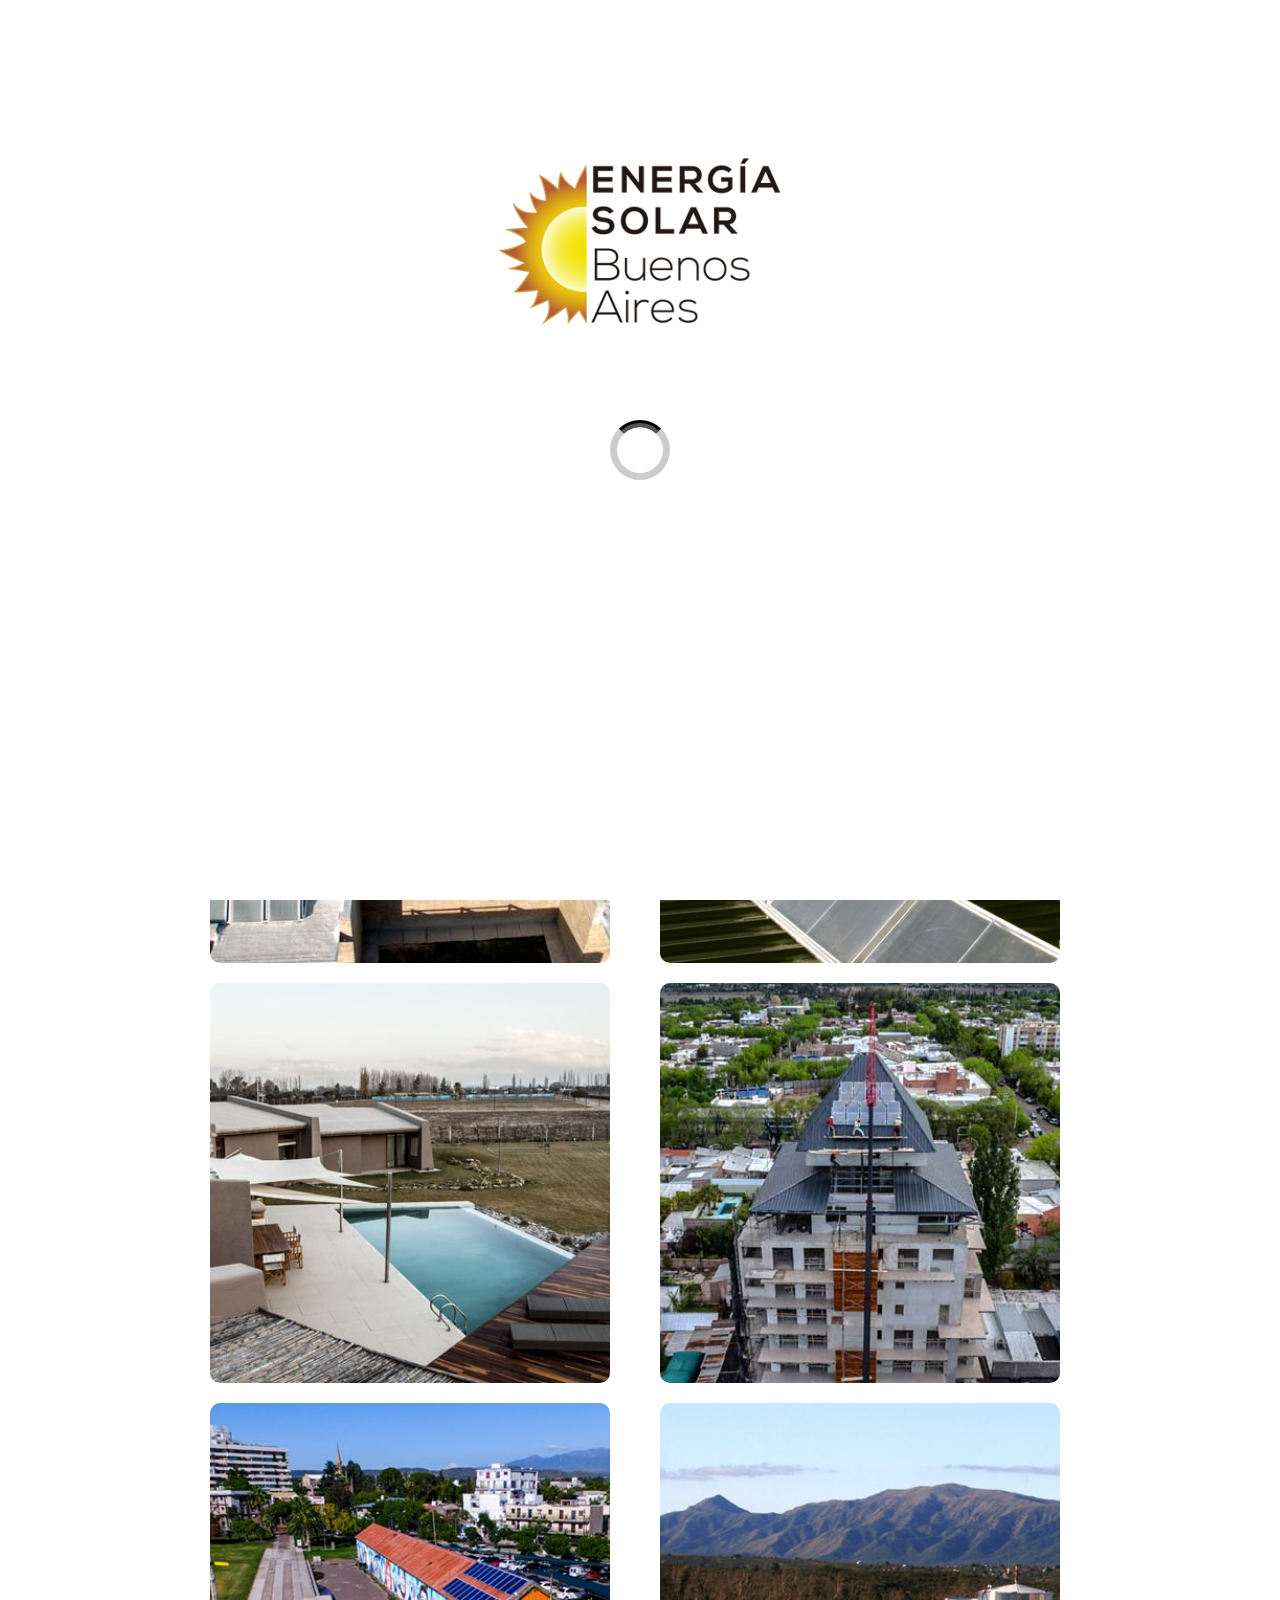
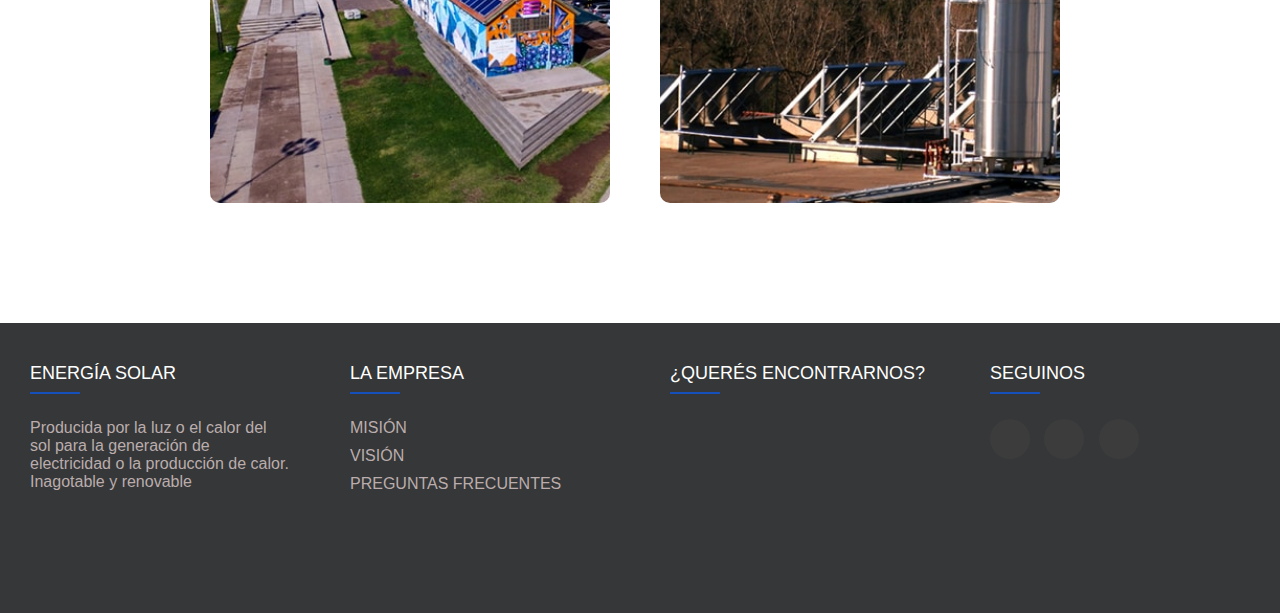
==== esb-gh-pages/index.html @ f9525dc9 "Add files via upload" ====
<!DOCTYPE html>
<html>

<head>

	<meta http-equiv="Content-Type" content="text/html;charset=UTF-8">
	<meta name="viewport" content="width=device-width, initial-scale=1.0">

	<!-- ICON -->
	<link rel="icon" type="image/png" href="images/sol.png" witdh:"content" height:"content">

	<!-- CSS -->
	<link rel="stylesheet" type="text/css" href="css/estilo.css">

	<link rel="stylesheet" media="screen" type="text/css" href="estilo.css" />

	<!-- font awesome -->
	<script src="https://kit.fontawesome.com/7e5b2d153f.js" crossorigin="anonymous"></script>

	<title> ESBA </title>

</head>

<body>

	<!-- ONLOAD -->

	<div id="loader-principal">
		<div class="img">
			<img src="images/logo.png">
		</div>
		<div id="loader-container">
		</div>
	</div>

	<!-- NAVBAR -->

	<header class="header" id="navbar">
		<nav class="nav" v-html="barranavegacion">
		</nav>
	</header>

	<!-- CARROUSEL -->

	<div class="slide-contenedor">
		<div class="miSlider fade">
			<img src="images/imagen.png">
		</div>
		<div class="miSlider fade">
			<img src="images/imagen2.png">
		</div>
		<div class="miSlider fade">
			<img src="images/imagen3.png">
		</div>
		<div class="direcciones">
			<a class="atras" onclick="avanzaSlide(-1)">&#10094;</a>
			<a class="adelante" onclick="avanzaSlide(1)">&#10095;</a>
		</div>
		<div class="barras">
			<span class="barra active" onclick="posicionSlide(1)"></span>
			<span class="barra" onclick="posicionSlide(2)"></span>
			<span class="barra" onclick="posicionSlide(3)"></span>
		</div>
	</div>

	<!-- PRODUCTOS -->

	<section class="productos" id="prod" v-html="productos">


	</section>

	<!-- BANNER -->

	<section class="banner">
		<div></div>
	</section>

	<!-- PROYECTOS -->

	<section class="proyectos" id="proyecto">

		<h1 class="titulo"><a href="proyectos.html"> PROYECTOS </a></h1>

		<div class="proyectos-contenedor">
			<div class="image">
				<img class="image__img" src="images/proy1.jpg" alt="Bricks">
				<div class="image__overlay image__overlay--blur">
					<div class="image__title">Club Antonio Tomba, Maipú, Mendoza.</div>
					<p class="image__description">
						La obra tiene 50 colectores verticales con un tanque de 5600 litros que entrega agua caliente
						para las duchas y calefacción del predio donde desarrollan las prácticas los deportistas.
					</p>
				</div>
			</div>
			<div class="image">
				<img class="image__img" src="images/proy2.jpg" alt="Bricks">
				<div class="image__overlay image__overlay--blur">
					<div class="image__title">Bodega Salentein, Tupungato, Mendoza.</div>
					<p class="image__description">
						La obra consta de 24 colectores horizontales que calefaccionan un tanque de 2300 litros que
						entrega agua precalentada a las calderas de agua para lavado de las líneas de llenado.
					</p>
				</div>
			</div>
			<div class="image">
				<img class="image__img" src="images/proy3.jpg" alt="Bricks">
				<div class="image__overlay image__overlay--blur">
					<div class="image__title">Arquitecto Liendo, Luján de Cuyo, Mendoza.</div>
					<p class="image__description">
						Piscina con agua caliente solar. Purificador solar.
					</p>
				</div>
			</div>
			<div class="image">
				<img class="image__img" src="images/proy4.jpg" alt="Bricks">
				<div class="image__overlay image__overlay--blur">
					<div class="image__title">Quijote Torre Luján, Luján de Cuyo, Mendoza.</div>
					<p class="image__description">
						Esta obra está montada a 38 metros de altura y cuenta con 15 paneles que calientan agua en un
						tanque de 1200 litros. Este agua se entrega a otra batería de tanques con calderas, entregando
						la totalidad de agua caliente a todo el edificio.
					</p>
				</div>
			</div>
			<div class="image">
				<img class="image__img" src="images/proy5.jpg" alt="Bricks">
				<div class="image__overlay image__overlay--blur">
					<div class="image__title">Luis Menotti Pescarmona, Godoy Cruz, Mendoza.</div>
					<p class="image__description">
						Obra fotovoltaica de potencia 10kW. Cuenta con 40 captadores polocristalinos y un inversor de
						corriente trifásico que transforma la corriente continua generada por los paneles en corriente
						alterna en 3 fases de 380V de tensión. Está montada sobre un galpón ferroviario e inyecta
						energía a la red. Es la primer obra que cuenta con medidor bidireccional de energía recibiendo
						el beneficio de la energía inyectada en la factura.
					</p>
				</div>
			</div>
			<div class="image">
				<img class="image__img" src="images/proy6.jpg" alt="Bricks">
				<div class="image__overlay image__overlay--blur">
					<div class="image__title">Club Banco Provincia, Córdoba</div>
					<p class="image__description">
						Esta obra tiene 36 colectores verticales que entregan energía a un tanque de 4600 litros
						abasteciendo el consumo sanitario del club. Además, la energía solar térmica colectada también
						ayuda al calentamiento del agua de la piscina del complejo.
					</p>
				</div>
			</div>
		</div>
	</section>

	<!-- FOOTER -->

	<footer>
		<div class="footer">
			<div class="row">
				<div class="footer-col">
					<h4>ENERGÍA SOLAR</h4>
					<ul>
						<li>
							<p>Producida por la luz o el calor del sol para la generación de electricidad o la
								producción de calor. Inagotable y renovable</p>
						</li>
					</ul>
				</div>
				<div class="footer-col">
					<h4><a href="empresa.html" class="link">LA EMPRESA</a></h4>
					<ul>
						<li><a href="empresa.html">MISIÓN</a></li>
						<li><a href="empresa.html">VISIÓN</a></li>
						<li><a href="preguntasfrecuentes.html">PREGUNTAS FRECUENTES</a></li>
					</ul>
				</div>
				<div class="footer-col">
					<h4>¿QUERÉS ENCONTRARNOS?</h4>
					<ul>
						<li><iframe
								src="https://www.google.com/maps/embed?pb=!1m14!1m8!1m3!1d13048.781789073935!2d-58.740831!3d-35.1517461!3m2!1i1024!2i768!4f13.1!3m3!1m2!1s0x0%3A0x3234258d8c6f259!2sEnerg%C3%ADa%20Solar%20Buenos%20Aires!5e0!3m2!1ses-419!2sar!4v1636565399612!5m2!1ses-419!2sar"
								width="600" height="450" style="border:0;" allowfullscreen="" loading="lazy"></iframe>
						</li>
					</ul>
				</div>
				<div class="footer-col">
					<h4>SEGUINOS</h4>
					<div class="social-links">
						<a href="https://www.facebook.com/energiasolarbuenosaires/" target="_blank"><i
								class="fab fa-facebook-f"></i></a>
						<a href="https://api.whatsapp.com/send?phone=541136045362&app=facebook&entry_point=page_cta&fbclid=IwAR1W47JprC_zGMrHFOdajKhV21lA6VaUzRlTKSFXgNdnEcrqT1JtAM2bXHs"
							target="_blank"><i class="fab fa-whatsapp"></i></a>
						<a href="https://www.instagram.com/esba_bs.as/" target="_blank"><i
								class="fab fa-instagram"></i></a>
					</div>
				</div>
			</div>
		</div>
	</footer>

	<!-- JAVASCRIPT -->

	<script src="https://cdn.jsdelivr.net/npm/vue/dist/vue.js"></script>
	<script src="js/code.js"></script>

</body>

</html>
---- esb-gh-pages/css/estilo.css ----
/* GENERAL */

* {
    box-sizing: border-box;
    margin: 0;
    padding: 0;
    font-family: 'Poppins', sans-serif;
}

/* ONLOAD */

.img {
    text-align: center;
    margin-top: 12%;
}

#loader-principal {
    background-color: #fff;
    height: 100%;
    width: 100%;
    position: fixed;
    -webkit-transition: all 2s ease;
    -o-transition: all 2s ease;
    transition: all 2s ease;
    z-index: 100000;
}

#loader-container {
    border: 7px solid #ccc;
    border-top-color: black;
    border-top-style: groove;
    height: 60px;
    width: 60px;
    border-radius: 100%;

    position: absolute;
    top: 0;
    left: 0;
    right: 0;
    bottom: 0;
    margin: auto;
    -webkit-animation: girar 1.5s linear infinite;
    -o-animation: girar 1.5s linear infinite;
    animation: girar 1.5s linear infinite;
}

@keyframes girar {
    from { transform: rotate(0deg); }
    to { transform: rotate(360deg); }
}

/* NAV PRINCIPAL */

.nav {
    width: 100%;
    position: fixed;
    height: 70px;
    background-color: rgb(56, 185, 245);
    box-shadow: 2px 2px 2px rgb(0, 0, 0, .2);
    display: flex;
    justify-content: center;
    transition: all 0.2s ease-out;
    z-index: 1;
}

.nav a {
    text-decoration: none;
    color: #000;
}

.nav a>img {
    width: 70px;
    margin-top: 15px;
    margin-right: 50px;
}

.nav ul {
    display: flex;
    line-height: 70px;
    list-style: none;
}

.nav li {
    margin: 0 20px;
    text-transform: uppercase;
    font-size: 14px;
}

.nav a:hover {
    color: rgba(243, 237, 237, 0.836);
    transition: all 0.2s ease-out;
}

.btn-menu {
    margin-right: 20px;
    margin-top: 10px;
    font-size: 25px;
    color: #000;
    cursor: pointer;
    display: none;
}

.nav ul.show {
    top: 50px;
}

/* DROPDOWN NAV */

.nav li ul {
    display: none;
    position: absolute;
    min-width: 140px;
    line-height: 30px;
    border-radius: 1%;
    transition: all 0.2s ease-out;
}

.nav li ul li {
    font-size: 10px;
    height: 30px;
}

.nav li:hover > ul {
    display: block;
    background-color: rgb(56, 185, 245);
}

/* NAV SCROLL */

.nav.active {
    background-color: rgba(76, 187, 221, 1);
    box-shadow: 2px 2px 2px rgb(0, 0, 0, .2);
    height: 50px;
    transition: all 0.2s ease-out;
}

.nav.active a>img {
    width: 60px;
    margin-top: 10px;
}

.nav.active ul {
    display: flex;
    line-height: 50px;
    list-style: none;
}

/* DROPDOWN NAV ACTIVE */

.nav.active li ul {
    display: none;
    position: absolute;
    min-width: 140px;
    line-height: 25px;
    border-radius: 1%;
    transition: all 0.2s ease-out;
}

.nav.active li:hover > ul {
    display: block;
    background-color: rgba(76, 187, 221, 1);
}

.nav.nav.active ul {
    text-transform: uppercase;
    font-size: 12px;
}

/* NAVBAR RESPONSIVE */

@media screen and (max-width: 960px) {

    body {
        max-width: 100%;
    }

    .nav {
        background-color: rgba(76, 187, 221, 1);
        box-shadow: 2px 2px 2px rgb(0, 0, 0, .2);
        height: 50px;
        transition: all 0.2s ease-out;
    }
    
    .nav a>img {
        width: 60px;
        margin-top: 10px;
    }
    
    .nav ul {
        display: flex;
        line-height: 50px;
        list-style: none;
    }

    .nav li {
        margin: 0 20px;
        text-transform: uppercase;
        font-size: 12px;
    }

    .nav li ul {
        display: none;
        position: absolute;
        min-width: 140px;
        line-height: 25px;
        border-radius: 1%;
        background-color: rgba(76, 187, 221, 1);
        transition: all 0.2s ease-out;
    }
    
    .nav li ul li {
        font-size: 10px;
        height: 25px;
    }

    .nav li:hover > ul {
        display: block;
        background-color: rgba(76, 187, 221, 1);
    }
    
    .nav.active {
        background-color: rgba(76, 187, 221, 1);
        box-shadow: 2px 2px 2px rgb(0, 0, 0, .2);
        height: 50px;
        transition: all 0.2s ease-out;
    }
    
    .nav.active a>img {
        width: 60px;
        margin-top: 10px;
    }
    
    .nav.active ul {
        display: flex;
        line-height: 50px;
        list-style: none;
    }

    .nav.active li {
        margin: 0 20px;
        text-transform: uppercase;
        font-size: 12px;
    }

    .nav.active li ul {
        display: none;
        position: absolute;
        min-width: 140px;
        line-height: 25px;
        border-radius: 1%;
        background-color: rgba(76, 187, 221, 1);
        transition: all 0.2s ease-out;
    }
    
    .nav.active li ul li {
        font-size: 10px;
        height: 25px;
    }

    .nav.active li:hover > ul {
        display: block;
        background-color: rgba(76, 187, 221, 1);
    }
}

@media screen and (max-width: 880px) {

    .nav {
        justify-content: space-between;
        transition: all 0.2s ease-out;
    }

    .btn-menu {
        display: flex;
    }

    .nav ul {
        position: fixed;
        width: 100vw;
        height: 100%;
        background: rgba(76, 187, 221, 0.8);
        top: -100vh;
        text-align: center;
        transition: all .4s;
        flex-direction: column;
    }

    .nav ul li {
        margin: 30px 0 0 0;
        line-height: 50px;
    }

    .nav ul li:hover {
        background: none;
    }

    .nav ul li a {
        font-size: 20px;
        color: #000;
        font-weight: bold;
    }

    .nav ul li a:hover {
        color: #fff;
    }

    .nav li:hover > ul {
        display: none;
        background-color: rgba(14, 162, 231, 0.7);
    }
}

@media screen and (max-width: 880px) and (orientation:landscape) {
   
    .nav ul li {
        margin: 2px 0 0 0;
    }

    .nav ul {
        overflow: scroll;
    }
}

@import url('https://fonts.googleapis.com/css2?family=Poppins:wght@300;400;500;600;700&display=swap');

/* FOOTER */

.footer{
	max-width: 100%;
	margin:auto;
	max-height: 100%;
    transition: all 0.2s ease-out;
}
.row{
	display: flex;
	flex-wrap: wrap;
}
ul{
	list-style: none;
}
.footer{
	background-color: #353738;
    padding: 40px 0;
    z-index: -1;
}
.footer-col{
   width: 25%;
   padding: 0 30px;
}
.footer-col h4, .link{
	font-size: 18px;
	color: #ffffff;
	margin-bottom: 35px;
	font-weight: 500;
	position: relative;
	text-decoration: none;
    z-index: 0;
}
.footer-col h4::before{
	content: '';
	position: absolute;
	left:0;
	bottom: -10px;
	background-color: #154fb9;
	height: 2px;
	box-sizing: border-box;
	width: 50px;
    z-index: -1;
}
.footer-col ul li:not(:last-child){
	margin-bottom: 10px;
}
.footer-col ul li a, p{
	font-size: 16px;
	color: #ffffff;
	text-decoration: none;
	font-weight: 300;
	color: #bbadad;
	display: block;
	transition: all 0.3s ease;
}
.footer-col ul li a:hover, .link:hover{
	color: #ffffff;
	padding-left: 8px;
}
.footer-col .social-links a{
	display: inline-block;
	height: 40px;
	width: 40px;
	background-color: rgba(75, 71, 71, 0.322);
	margin:0 10px 10px 0;
	text-align: center;
	line-height: 40px;
	border-radius: 50%;
	color: #ffffff;
	transition: all 0.5s ease;
}
.footer-col .social-links a:hover{
	color: #24262b;
	background-color: #ffffff;
}

iframe {
	max-width: 100%;
	height: auto;
}

/* FOOTER RESPONSIVE */

@media(max-width: 767px){
    .footer-col{
        width: 50%;
        margin-bottom: 30px;
}
}
@media(max-width: 574px){
    .footer-col{
        width: 100%;
}
}

/* INICIO HTML*/

/* CARROUSEL */

.slide-contenedor {
    max-width:100%;
    max-height: 100vh;
    width: 100%;
    height:auto;
    position: relative;
    overflow: hidden;
    margin: auto;
}

.miSlider {
    display: none;
    transition: 2s;
    max-height: 100vh;
    margin-top: 70px;
}

.miSlider img {
    width: 100%;
    max-height: 100vh;
    height: inherit;
    object-fit: cover;
    vertical-align: top;
    transition: 2s;
}

.direcciones {
    width: 100%;
    height: 100%;
    position: absolute;
    top: 0;
    display: flex;
    justify-content: space-between;
    align-items: center;
    font-size: 20px;
}

.direcciones a {
    background-color: transparent;
    display: inline-block;
    padding: 20px;
}

.direcciones a:hover {
    background: rgba(0, 0, 0, .5);
    transition: .5s;
}

.barras {
    position: absolute;
    bottom: 0;
    width: 100%;
    display: flex;
    justify-content: center;
    margin-bottom:15px;
}

.barra {
    cursor: pointer;
    height:2px;
    width: 25px;
    margin: 0 2px;
    background: #dcdde1;
    display: inline-block;
    margin-left: 3px;
}

.active {
    background-color: #3c9ae7;
}

.fade {
    animation-name: fade;
    animation-duration: .5s;    
}

@keyframes fade {
    from {opacity: .8;}
    to {opacity:1;}
}

/* CARROUSEL RESPONSIVE */

@media screen and (max-width: 960px) {
   
    .miSlider {
        display: none;
        transition: 2s;
        max-height: 100vh;
        margin-top: 50px;
        transition: none;
    }
}

/* PRODUCTOS */

.productos {
    width: 100%;
}

.titulo, .titulo a {
    text-align: center;
    padding: 30px;
    padding-bottom: 0px;
    font-size: 32px;
    color: #000;
    text-decoration: none;
}

.titulo:hover, .titulo a:hover {
    transform: scale(1.15);
}

.container-cards {
    display: grid;
    grid-template-columns: 450px 450px 450px ;
    grid-template-rows: auto;
    padding-bottom: 100px;
    justify-content: center;
}

.card {
    display: grid;
    grid-template-rows: 210px 210px;
    grid-template-areas: "image" "text";
    border-radius: 10px;
    background: white;
    box-shadow: 5px 5px 15px rgba(0,0,0,0.9);
    font-family: roboto;
    text-align: center;
}

.container-cards a {
    text-decoration: none;
    color: #000;
}

.card-image {
    grid-area: image;
}

.card-text {
    grid-area: text;
}

.card-image1  {
    grid-area: image;
    background: url(../images/fotovoltaicos.jpg);
    border-top-left-radius: 10px;
    border-top-right-radius: 10px;
    background-size: cover;
    border-bottom: 1px solid rgb(211, 209, 209);
}

.card-image2  {
    grid-area: image;
    background: url(../images/climatización.jpg);
    border-top-left-radius: 10px;
    border-top-right-radius: 10px;
    background-size: cover;
    border-bottom: 1px solid rgb(211, 209, 209);
}

.card-image3  {
    grid-area: image;
    background: url(../images/imagen.jpg);
    border-top-left-radius: 10px;
    border-top-right-radius: 10px;
    background-size: cover;
    border-bottom: 1px solid rgb(211, 209, 209);
}

.card-image4  {
    grid-area: image;
    background: url(../images/aire_caliente_solar.jpg);
    border-top-left-radius: 10px;
    border-top-right-radius: 10px;
    background-size: cover;
    border-bottom: 1px solid rgb(211, 209, 209);
}

.card-image5  {
    grid-area: image;
    background: url(../images/agua_caliente.jpg);
    border-top-left-radius: 10px;
    border-top-right-radius: 10px;
    background-size: cover;
    border-bottom: 1px solid rgb(211, 209, 209);
}

.card-image6  {
    grid-area: image;
    background: url(../images/fotovoltaicos.jpg);
    border-top-left-radius: 10px;
    border-top-right-radius: 10px;
    background-size: cover;
    border-bottom: 1px solid rgb(211, 209, 209);
}

.card-text {
    grid-area: text;
    margin: 24px;
}

.card-text p {
    color: rgb(131, 130, 130);
    font-size:13px;
    font-weight: 300;
    margin-top: 10px;
    text-transform: uppercase;
}

.card-text h2 {
    margin-top:0px;
    margin-bottom: 10px;
    font-size:24px;
}

.card:hover {
    transform: scale(1.1);
    box-shadow: 5px 5px 15px rgba(0,0,0,0.6);
}

.card {
    transition: 0.5s ease;
    cursor: pointer;
    margin:30px;
}

/* RESPONSIVE PRODUCTOS */

@media (max-width: 1300px) {
   
    .container-cards {
        display: grid;
        grid-template-columns: 400px 400px;
        padding-top: 20px;
        padding-bottom: 100px;
        justify-content: center;
    }
}

@media(max-width: 760px){

    .container-cards {
        display: grid;
        grid-template-columns: 400px;
        padding-top: 20px;
        padding-bottom: 100px;
        justify-content: center;
    }

}

/* BANNER */

.banner {
    width: 100%;
    height: 50vh;
    background-image: url("../images/termo.jpg");
    background-size: cover;
    background-repeat: no-repeat;
    background-attachment: fixed;
}

/* PROYECTOS */

.proyectos {
    width: 100%;
}

.proyectos h1 {
    display: block;
    text-align: center;
    padding: 30px;
    font-size: 28px;
    text-decoration: none;
    color: #000;
    line-height: 1;
}

.proyectos-contenedor {
    display: grid;
    grid-template-columns: 450px 450px 450px ;
    grid-template-rows: auto;
    padding-top: 20px;
    padding-bottom: 10px;
    justify-content: center;
    font-family: 'Quicksand', sans-serif;
}

.image {
    position: relative;
    width: 400px;
    height: 400px;
    margin: 20px;
    margin-top: 0;
}

.image__img {
    width: 100%;
    height: 100%;
    object-fit: cover;
    border-radius: 10px;
}

.image__overlay {
    position: absolute;
    top: 0;
    left: 0;
    width: 100%;
    height: 100%;
    background: rgba(61, 61, 61, 0.377);
    color: #ffffff;
    font-family: 'Quicksand', sans-serif;
    display: flex;
    flex-direction: column;
    align-items: center;
    justify-content: center;
    opacity: 0;
    transition: opacity 0.25s;
    border-radius: 10px;
}

.image__overlay--blur {
    backdrop-filter: blur(5px);
}

.image__overlay > * {
    transform: translateY(20px);
    transition: transform 0.25s;
}

.image__overlay:hover {
    opacity: 1;
}

.image__overlay:hover > * {
    transform: translateY(0);
}

.image__title {
    font-size: 1em;
    font-weight: bold;
}

.image__description {
    font-size: 1em;
    margin-top: 0.25em;
    padding: 20px;
    text-align: center;
    color:rgba(243, 237, 237, 0.836);
}

/* RESPONSIVE PROYECTOS */

@media (max-width: 1300px) {
    
    .proyectos-contenedor {
        display: grid;
        grid-template-columns: 450px 450px;
        padding-top: 20px;
        padding-bottom: 100px;
        justify-content: center;
    }
}

@media(max-width: 1000px){

    .proyectos-contenedor {
        display: grid;
        grid-template-columns: 400px;
        padding-top: 20px;
        padding-bottom: 100px;
        justify-content: center;
    }

}

/* PRODUCTOS HTML */

.aside-productos {
    display: grid;
    grid-template-columns: 250px 1fr;
    grid-template-rows: auto;
    padding-top: 70px;
    justify-content: center;
    height: 100%;
    margin-left: 10%;
    margin-right: 10%;
}

.aside-productos .social-links a{
    display: block;
    height: 20px;
    color: #3a3a3a;
    line-height: 1;
    transition: all 0.5s ease;
}

.aside-productos .social-links a i{
    padding: 10px;
}

.aside {
    width: 100%;
    border-right: 1px solid rgba(141, 140, 140, 0.3);
    padding: 15px;
    padding-top: 10px;
}

.producto-aside {
    text-align: left;
    line-height: 1;
    padding: 10px;
}

.producto-aside a {
    text-decoration: none;
    color: #000;
}

.producto-aside:hover {
    transform: scale(1.04);
}

.container-productos-aside {
    padding-bottom: 10px;
    border-bottom: 1px solid rgba(53, 52, 52, 0.541);
}

.slide-contenedor {
    border-bottom: 1px solid rgba(53, 52, 52, 0.541);
    transition: none;
}

.aside .miSlider {
    margin-top: 20px;
    margin-bottom: 20px;
    transition: none´;
}

.aside .miSlider img {
    border-radius: 2%;
}

.aside .barras {
    display: none;
}

/* PRODUCTOS HTML RESPONSIVE */

@media (max-width: 1620px) {
    
    .productos-pagina .container-cards {
        display: grid;
        grid-template-columns: 400px 400px;
        padding-top: 20px;
        padding-bottom: 100px;
        justify-content: center;
    }
}

@media (max-width: 1160px) {
    
    .productos-pagina .container-cards {
        display: grid;
        grid-template-columns: 400px;
        padding-top: 20px;
        justify-content: center;
    }

    .productos-pagina h1 {
        padding-top: 50px;
        padding-bottom: 0px;
    }
}

@media (max-width: 960px) {
    
    .aside-productos {
        padding-top: 50px;
    }
}

@media (max-width: 670px){
    
    .aside {
        display: none;
    }

    .aside-productos {
        display: block;
        padding-top: 50px;
        justify-content: center;
    }
}

/* SISTEMA FOTOVOLTAICO */

.aside-fotovoltaico {
    display: grid;
    grid-template-columns: 250px 1fr;
    grid-template-rows: auto;
    padding-top: 70px;
    justify-content: center;
    height: 100%;
    margin-left: 10%;
    margin-right: 10%;
}

.sistema-fotovoltaico {
    padding-top: 20px;
}

.presentacion {
    text-align: center;
}

.presentacion img {
    width: 700px;
}

.sistema-total {
    display: grid;
    grid-template-columns: 270px 270px 270px;
    grid-template-rows: auto;
    justify-content: left;
    height: 100%;
    margin: 20px;
    text-align: left;
}

.sistema {
    width: 250px;
    height: 275px;
    display: inline-block;
    text-align: center;
    background-color: #1fc5f865;
}

.sistema img {
    width: 95%;
    margin-top: 5px;
}

.sistema-total a {
    color: #000;
}

.sistema-grid {
    display: grid;
    grid-template-columns: 1fr 1fr;
    grid-template-rows: auto;
    padding-bottom: 100px;
    justify-content: center;
}

.sistema-grid {
    text-align: center;
    margin: 20px;
}

.offgrid {
    border: 1px solid #1fc5f8;
    width: 95%;
    height: 30vh;
    border-radius: 20px;
    margin-left: 10%;
    box-shadow: -1px -1px 8px #1fc5f84f, 1px 1px 8px #1fc5f84f;
}

.offgrid h1 {
    padding-top: 10px;
    font-family:Verdana, Geneva, Tahoma, sans-serif;
    font-weight: 100;
    font-size: 18px;
}

.ongrid {
    border: 1px solid #1fc5f8;
    width: 95%;
    height: 30vh;
    border-radius: 20px;
    margin-left: 10%;
    box-shadow: -1px -1px 8px #1fc5f84f, 1px 1px 8px #1fc5f84f;
}

.ongrid h1 {
    padding-top: 10px;
    font-family:Verdana, Geneva, Tahoma, sans-serif;
    font-weight: 100;
    font-size: 18px;
}

@media(max-width: 1260px){

    .presentacion img {
        width: 550px;
    }

}

@media (max-width: 1070px) {

    .presentacion img {
        width: 550px;
    }

    .aside-fotovoltaico {
        display: grid;
        grid-template-columns: 250px 1fr;
        grid-template-rows: auto;
        padding-top: 70px;
        justify-content: center;
        height: 100%;

    }

}

@media (max-width: 880px) {

    .presentacion img {
        width: 650px;
    }

    .aside-fotovoltaico {
        display: block;
    }

    .aside-fotovoltaico .aside {
        display: none;
    }
}

@media (max-width: 800px) {

    .presentacion img {
        width: 600px;
    }

}

@media (max-width: 750px) {

    .presentacion img {
        width: 600px;
    }

    .sistema-total {
        display: grid;
        grid-template-columns: 420px;
        grid-template-rows: auto;
        justify-content: center;
        height: 100%;
        margin: 20px;
        text-align: center;
    }

    .sistema {
        width: 400px;
        height: 400px;
        margin-bottom: 20px;
    }
    
    .sistema h4 {
        padding: 5px;
        text-align: center;
        font-size: 20px;
    }
    
}

/* PROYECTOS HTML */

.aside-proyectos {
    display: grid;
    grid-template-columns: 250px 1fr;
    grid-template-rows: auto;
    padding-top: 70px;
    justify-content: center;
    height: 100%;
    margin-left: 10%;
    margin-right: 10%;
}

@media (max-width: 1605px) {
    
    .aside-proyectos .proyectos-contenedor {
        display: grid;
        grid-template-columns: 450px 450px;
        padding-top: 20px;
        padding-bottom: 100px;
        justify-content: center;
    }
}

@media(max-width: 1170px){

    .aside-proyectos .proyectos-contenedor {
        display: grid;
        grid-template-columns: 400px;
        padding-top: 20px;
        padding-bottom: 100px;
        justify-content: center;
    }

}

@media (max-width: 960px) {
    .aside-proyectos {
        padding-top: 50px;
    }   
}

@media(max-width: 720px){

    .aside-proyectos .proyectos-contenedor {
        display: grid;
        grid-template-columns: 400px;
        padding-top: 20px;
        padding-bottom: 100px;
        justify-content: center;
    }

    .aside-proyectos .aside {
        display: none;
    }

    .aside-proyectos {
        display: block;
        padding-top: 50px;
        justify-content: center;
    }

}

/* EMPRESA HTML */

.aside-mision-vision {
    display: grid;
    grid-template-columns: .80fr 1fr;
    grid-template-rows: auto;
    padding-top: 70px;
    justify-content: center;
    height: 100%;
    margin-left: 10%;
    margin-right: 10%;
}

.asidee {
    text-align: center;
    justify-content: center;
    align-items: center;
}

.asidee img {
    padding: 20px;
    width: 65%;
    padding-bottom: 30px;
    border-bottom: 1px solid rgba(105, 105, 105, 0.678);
}

.mision-vision {
    margin: 10px;
    margin-top: 0;
}

.mision-vision h1 {
    margin: 10px;
}

.asidee h2 {
    width   : 100%;   
    position: relative;
    z-index : 1;
    background-color: #f5f5f5;
    margin: 10px auto;
    font-size: 25px;
    color: #24262b;
    line-height: 1;
}
  
.asidee h2:before {
    content : "";
    position: absolute;
    right    : 0;
    left     : 17%;
    height: 40px;
    width   : 66%;
    border-bottom: 1px solid rgba(105, 105, 105, 0.678);
}

.asidee h2:last-child {
    padding-bottom: 70px;
}

.asidee p {
    margin: auto 17%;
    text-align: right;
    line-height: 1.5;
    color: #000;
    margin-bottom: 3.5%;
    font-size: 17px;
}

.asidee p:first-child {
    margin-top: 5%;
}

.mision-vision p{
    color: #000;
    font-size: 17px;
    line-height: 1.5;
}

.mision-vision-div {
    line-height: 1;
    text-align: left;
}

.cuadro-mision-vision {
    border: 2.5px solid #1fc5f8;
    border-radius: 20px;
    padding: 20px;
    box-shadow: -1px -1px 8px #1fc5f84f, 1px 1px 8px #1fc5f84f;
    margin-top: 25px;
    line-height: 1.5;
    margin-bottom: 25px;
    padding-top: 30px;
    padding-bottom: 30px;
}

.cuadro-confiamos {
    border: 2.5px solid #39d1ff;
    background-color: #39d1ff;
    border-radius: 15px;
    padding: 15px;
    margin-top: 15px;
    line-height: 1.5;
    text-align: right;
    margin-bottom: 25px;
}

.cuadro-confiamos img {
    width: 30%;
    padding-top: 50px;
    padding-bottom: 5px;
    padding-right: 5px;
}

.cuadro-confiamos p {
    text-align: left;
    padding: 10px;
}

/* PREGUNTAS FRECUENTES */

.aside-preguntas-frecuentes {
    display: grid;
    grid-template-columns: 250px 1fr;
    grid-template-rows: auto;
    padding-top: 70px;
    justify-content: center;
    height: 100%;
}

.preguntas {
    text-align: center;
}

.preguntasfrecuentes {
    margin: 20px;
    background-color: rgba(221, 214, 214, 0.11);
    border: 1px solid rgba(43, 43, 43, 0.158);
}

.pregunta {
    padding-right: 20px;
    padding-left: 20px;
}

.boton:hover {
    background-color: rgba(211, 208, 208, 0.329);
}

.pregunta:first-child {
    padding-top: 20px;
}

.pregunta:last-child {
    padding-bottom: 20px;
}

.boton {
    background-color: rgba(255, 255, 255, 0.829);
    padding: 10px;
    display: flex;
    width: 100%;
    font-size: 17px;
    font-family: 'Helvetica';
    color: rgb(78, 78, 78);
    text-transform: uppercase;
    border: 1px solid rgba(43, 43, 43, 0.158);
}

.preguntasfrecuentes p {
    background-color: rgba(211, 208, 208, 0.329);
    padding: 20px;
    margin-bottom: 10px;
    display: flex;
    width: 100%;
    font-size: 17px;
    font-family: 'Helvetica';
    color: rgb(78, 78, 78);
    text-transform: uppercase;
    border: 1px solid rgba(43, 43, 43, 0.158);
    border-top: none;
    text-align: left;
}

/* PREGUNTAS FRECUENTES */

.aside-preguntas-frecuentes {
    display: grid;
    grid-template-columns: 250px 1fr;
    grid-template-rows: auto;
    padding-top: 70px;
    justify-content: center;
    height: 100%;
    margin-left: 10%;
    margin-right: 10%;
}

.preguntasfrecuentes {
    background-color: rgba(221, 214, 214, 0.11);
    border: 1px solid rgba(43, 43, 43, 0.158);
    margin-right: 15%;
    margin-left: 15%;
    margin-bottom: 20px;
}

.pregunta {
    padding-right: 20px;
    padding-left: 20px;
}

.boton:hover {
    background-color: rgba(211, 208, 208, 0.329);
}

.pregunta:first-child {
    padding-top: 20px;
}

.pregunta:last-child {
    padding-bottom: 20px;
}

.boton {
    background-color: rgba(255, 255, 255, 0.829);
    padding: 10px;
    display: flex;
    width: 100%;
    font-size: 17px;
    font-family: 'Helvetica';
    color: rgb(78, 78, 78);
    text-transform: uppercase;
    border: 1px solid rgba(43, 43, 43, 0.158);
    text-align: left;
}

.preguntasfrecuentes p {
    background-color: rgba(211, 208, 208, 0.329);
    padding: 20px;
    margin-bottom: 10px;
    margin-top: 10px;
    display: flex;
    width: 100%;
    font-size: 17px;
    font-family: 'Helvetica';
    color: rgb(78, 78, 78);
    text-transform: uppercase;
    border: 1px solid rgba(43, 43, 43, 0.158);
    text-align: left;
}

#respuesta, #respuesta2, #respuesta3, #respuesta4, #respuesta5 {
    display: none;
}

/* CONTACTO HTML */

/* FORMULARIO */

#contacto {
    width: 100%;
    height: 50px;
}

.formulario{
    max-width:100%;
    position: relative;
    overflow: hidden;
    text-align: center;
    background-color: #3c9ae78c;
    display: flex;
    justify-content: center;
}

.form {
    max-height: 100vh;
    padding: 25px;
}

.form h3 {
    padding-bottom: 25px;
    padding-left: 0;
    text-decoration: none;
    color: #000;
}

.input {
    display: block;
    width: 500px;
    background: #282828;
    border: 1px solid #393939;
    padding: 7px 10px;
    margin: 0px 0px 10px 0px;
    background-color: #FAFAFA;
}

.textarea {
    width: 500px;
    background: #282828;
    border: 1px solid #393939;
    padding: 50px 10px;
    margin: 0px 0px 10px 0px;
    background-color: #FAFAFA;
}

.btn-send {
    background: #1fc5f8;
    width: 100px;
    height: 30px;
    border: 2px solid #393939;
    border-radius: 0px;
    color: #fff;
    font-weight: 800;
    margin-top: 20px;
}

/* MODAL */

.flex{
	width: 100%;
	height:100%;
	display: flex;
	justify-content: space-between;
	align-items: center;
}

.textos{
	padding:300px;
	color:#fff;
	text-align: center;
}

.modal{
	display: none;
	position: fixed;
	z-index:1;
	overflow: auto;
	left: 0;
	top:0;
	width: 100%;
	height:100%;
	background: rgba(20, 20, 20, 0.623);
}

.contenido-modal{
	position: relative;
	background-color: #fefefe;
	margin: auto;
	width: 30%;
	box-shadow: 0 0 6px 0 rgba(0, 0, 0, .4);
	animation-name: modal;
	animation-duration: 1s;
}

.contenido-modal img {
	width: 100%;
	margin-bottom: 10px;
}

@keyframes modal{
	from{top:-330px; opacity:0;}
	to{top:0; opacity:1;}
}

.close{
	color: #f2f2f2;
	font-size:30px;
	font-weight: bold;
}

.close:hover{
	color:#111111;
	text-decoration: none;
	cursor: pointer;
}

.modal-header, .footer-modal{
	padding: 8px 16px;
	background: rgba(76, 187, 221, 1);
	color:#f2f2f2;
}

.modal h4 {
    color: #000;
}

.modal p{
	text-align: left;
    color: #000;
}

.modal-body{
	padding: 20px 16px;
}

@media screen and (max-width:900px){
	.contenido-modal{
		width: 70%;
	}
	.textos{
		padding: 150px;
	}
}

@media screen and (max-width:500px){
	.textos{
		padding:50px;
	}
}

/* ASIDE */

.contacto-aside {
    text-decoration: none;
    color: #000;
}

.fa-facebook-f, .auno:hover {
    color: #154fb9;
}

.fa-instagram, .ados:hover {
    background: linear-gradient(to right, rgba(236, 143, 22, 0.911), rgba(233, 60, 204, 0.801));
    background: -webkit-linear-gradient(to right, rgba(236, 143, 22, 0.911), rgba(233, 60, 204, 0.801));
    -webkit-background-clip: text;
    -webkit-text-fill-color: transparent;
    color: transparent;
}

.fa-whatsapp, .atres:hover {
    color: #2bf346;
}

.fa-map-marker, .acuatro:hover {
    background: linear-gradient(to right, rgba(6, 255, 193, 0.76), rgba(255, 1, 1, 0.801));
    background: -webkit-linear-gradient(to right, rgba(255, 251, 6, 0.911), rgba(255, 1, 1, 0.801));
    -webkit-background-clip: text;
    -webkit-text-fill-color: transparent;
    color: transparent;
}

.fa-inbox, .acinco:hover {
    color: #c21307cb;
}

.info-aside {
    text-decoration: none;
    color: #000;
    text-align: right;
    line-height: 1.5;
}

.info-aside p {
    color: #000;
}

.info-aside h2 {
    font-size: 18px;
    font-weight: 500;
    text-align: center;
    margin: 7px auto;
    padding-bottom: 7px;
    border-bottom: 1px solid rgba(53, 52, 52, 0.541);
}

.info-aside p:first-child {
    margin-bottom: 15px;
}


/* CLIMATIZACIÓN DE PISCINAS */

.climatizacion {
    text-align: left;
    margin: 5%;
    margin-top: 0px;
}

.cuadro-clima {
    border: 2.5px solid #1fc5f8;
    border-radius: 20px;
    padding: 20px;
    box-shadow: -1px -1px 8px #1fc5f84f, 1px 1px 8px #1fc5f84f;
}

.climatizacion p {
    color: #000;
    font-size: 17px;
    font-weight: 100;
}

.sistema-clima {
    width: 250px;
    display: inline-block;
    background-color: #1fc5f865;
    text-align: center;
}

.sistema-clima img {
    width: 95%;
    margin-top: 5px;
    padding-bottom: 2px;
}
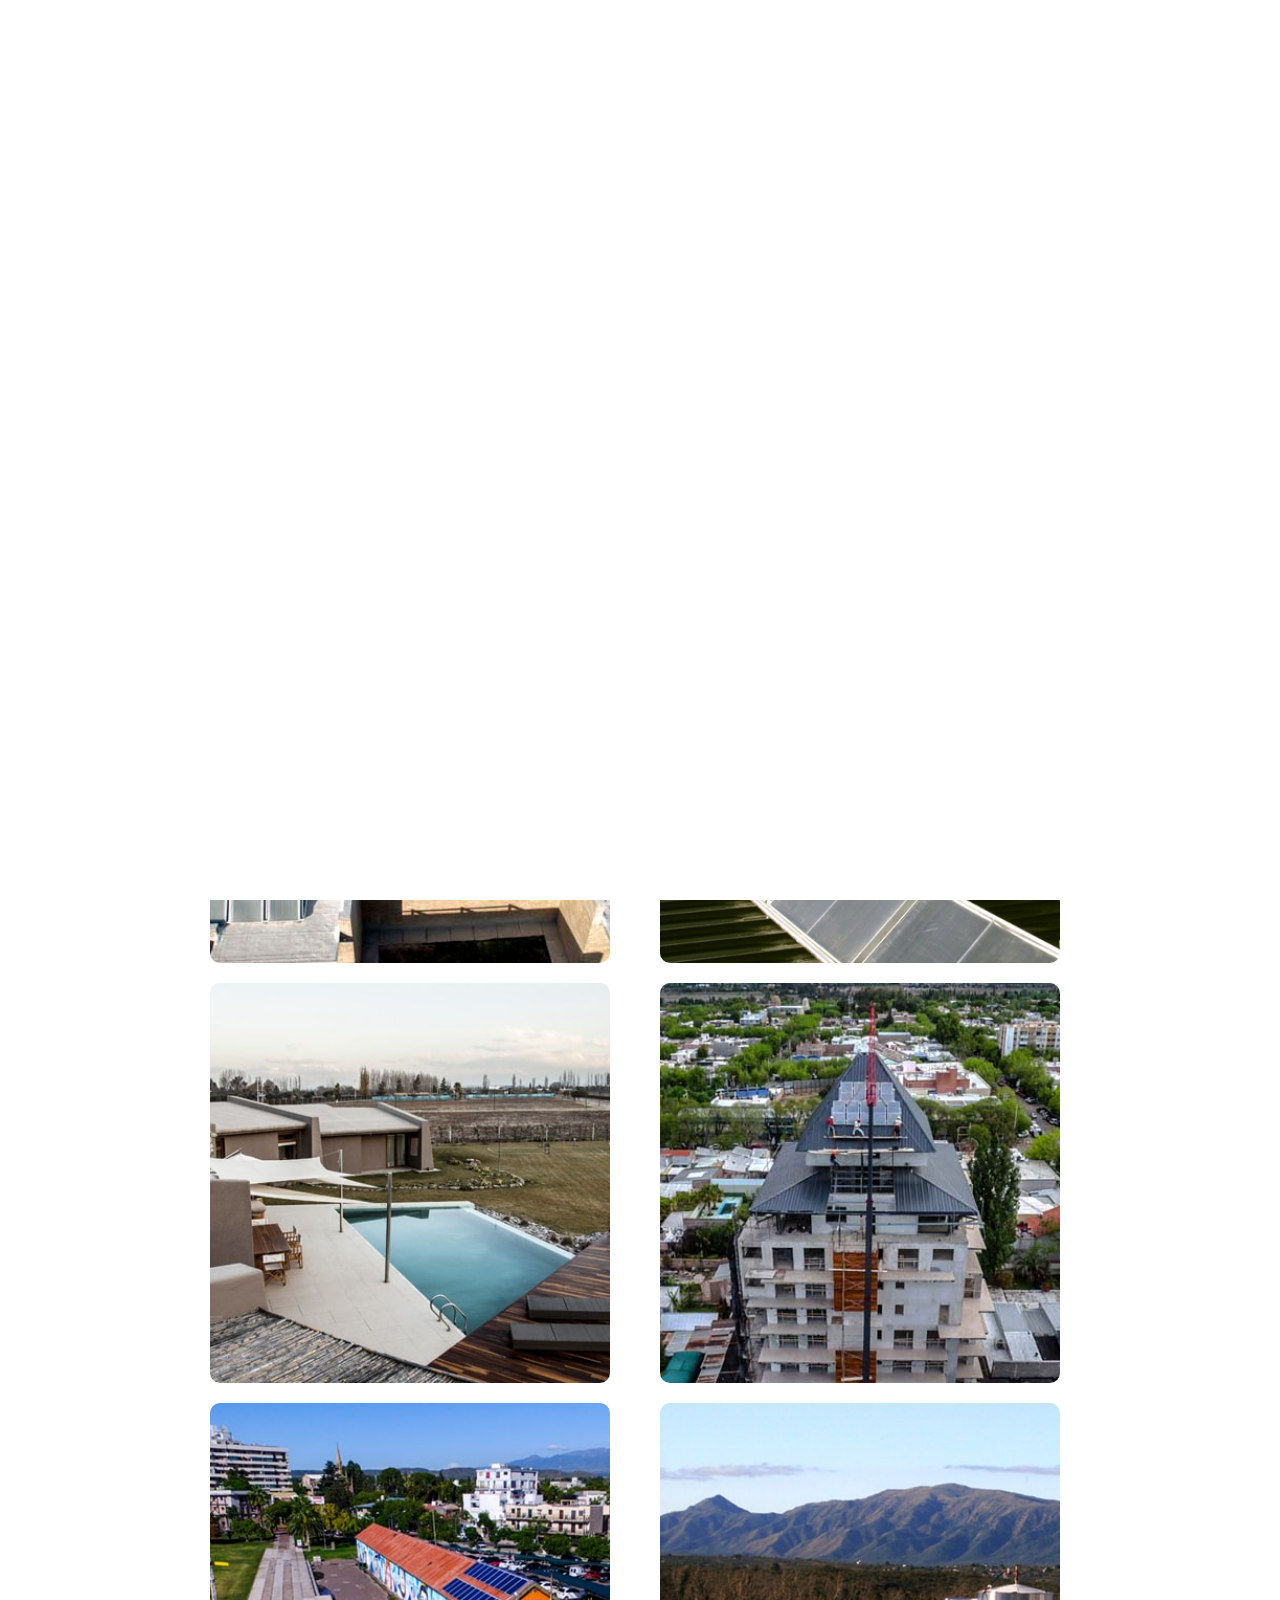
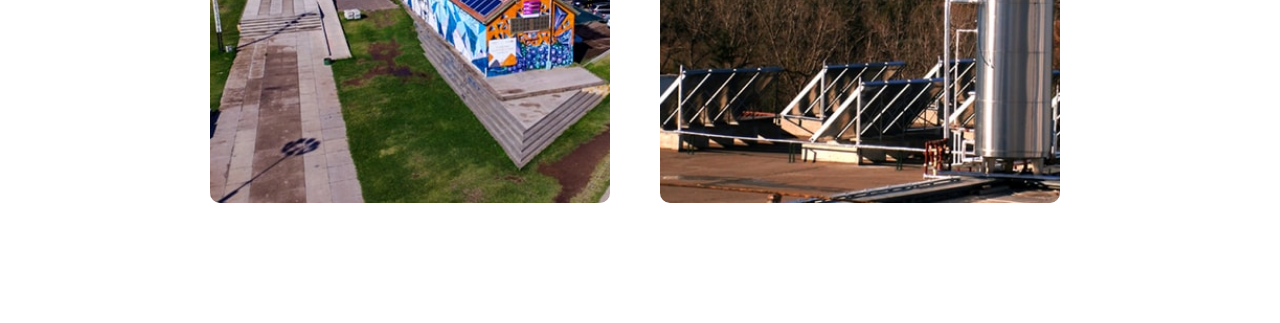
==== commit 4242a244: "Add files via upload" ====
--- a/esb-gh-pages/index.html
+++ b/esb-gh-pages/index.html
@@ -2,36 +2,23 @@
 <html>
 
 <head>
-
 	<meta http-equiv="Content-Type" content="text/html;charset=UTF-8">
 	<meta name="viewport" content="width=device-width, initial-scale=1.0">
-
 	<!-- ICON -->
 	<link rel="icon" type="image/png" href="images/sol.png" witdh:"content" height:"content">
-
 	<!-- CSS -->
 	<link rel="stylesheet" type="text/css" href="css/estilo.css">
-
 	<link rel="stylesheet" media="screen" type="text/css" href="estilo.css" />
-
 	<!-- font awesome -->
-	<script src="https://kit.fontawesome.com/7e5b2d153f.js" crossorigin="anonymous"></script>
-
+	<link rel="stylesheet" href="https://cdnjs.cloudflare.com/ajax/libs/font-awesome/4.7.0/css/font-awesome.min.css">
 	<title> ESBA </title>
-
 </head>
 
 <body>
 
 	<!-- ONLOAD -->
 
-	<div id="loader-principal">
-		<div class="img">
-			<img src="images/logo.png">
-		</div>
-		<div id="loader-container">
-		</div>
-	</div>
+	<div id="loader-principal" v-html="loader"></div>
 
 	<!-- NAVBAR -->
 
@@ -65,15 +52,11 @@
 
 	<!-- PRODUCTOS -->
 
-	<section class="productos" id="prod" v-html="productos">
-
-
-	</section>
+	<section class="productos" id="prod" v-html="productos"></section>
 
 	<!-- BANNER -->
 
 	<section class="banner">
-		<div></div>
 	</section>
 
 	<!-- PROYECTOS -->
@@ -152,49 +135,7 @@
 
 	<!-- FOOTER -->
 
-	<footer>
-		<div class="footer">
-			<div class="row">
-				<div class="footer-col">
-					<h4>ENERGÍA SOLAR</h4>
-					<ul>
-						<li>
-							<p>Producida por la luz o el calor del sol para la generación de electricidad o la
-								producción de calor. Inagotable y renovable</p>
-						</li>
-					</ul>
-				</div>
-				<div class="footer-col">
-					<h4><a href="empresa.html" class="link">LA EMPRESA</a></h4>
-					<ul>
-						<li><a href="empresa.html">MISIÓN</a></li>
-						<li><a href="empresa.html">VISIÓN</a></li>
-						<li><a href="preguntasfrecuentes.html">PREGUNTAS FRECUENTES</a></li>
-					</ul>
-				</div>
-				<div class="footer-col">
-					<h4>¿QUERÉS ENCONTRARNOS?</h4>
-					<ul>
-						<li><iframe
-								src="https://www.google.com/maps/embed?pb=!1m14!1m8!1m3!1d13048.781789073935!2d-58.740831!3d-35.1517461!3m2!1i1024!2i768!4f13.1!3m3!1m2!1s0x0%3A0x3234258d8c6f259!2sEnerg%C3%ADa%20Solar%20Buenos%20Aires!5e0!3m2!1ses-419!2sar!4v1636565399612!5m2!1ses-419!2sar"
-								width="600" height="450" style="border:0;" allowfullscreen="" loading="lazy"></iframe>
-						</li>
-					</ul>
-				</div>
-				<div class="footer-col">
-					<h4>SEGUINOS</h4>
-					<div class="social-links">
-						<a href="https://www.facebook.com/energiasolarbuenosaires/" target="_blank"><i
-								class="fab fa-facebook-f"></i></a>
-						<a href="https://api.whatsapp.com/send?phone=541136045362&app=facebook&entry_point=page_cta&fbclid=IwAR1W47JprC_zGMrHFOdajKhV21lA6VaUzRlTKSFXgNdnEcrqT1JtAM2bXHs"
-							target="_blank"><i class="fab fa-whatsapp"></i></a>
-						<a href="https://www.instagram.com/esba_bs.as/" target="_blank"><i
-								class="fab fa-instagram"></i></a>
-					</div>
-				</div>
-			</div>
-		</div>
-	</footer>
+	<footer id="footer" v-html="foot"></footer>
 
 	<!-- JAVASCRIPT -->
 
--- a/esb-gh-pages/css/estilo.css
+++ b/esb-gh-pages/css/estilo.css
@@ -682,10 +682,6 @@
 .banner {
     width: 100%;
     height: 50vh;
-    background-image: url("../images/termo.jpg");
-    background-size: cover;
-    background-repeat: no-repeat;
-    background-attachment: fixed;
 }
 
 /* PROYECTOS */
@@ -1415,67 +1411,6 @@
     display: none;
 }
 
-/* CONTACTO HTML */
-
-/* FORMULARIO */
-
-#contacto {
-    width: 100%;
-    height: 50px;
-}
-
-.formulario{
-    max-width:100%;
-    position: relative;
-    overflow: hidden;
-    text-align: center;
-    background-color: #3c9ae78c;
-    display: flex;
-    justify-content: center;
-}
-
-.form {
-    max-height: 100vh;
-    padding: 25px;
-}
-
-.form h3 {
-    padding-bottom: 25px;
-    padding-left: 0;
-    text-decoration: none;
-    color: #000;
-}
-
-.input {
-    display: block;
-    width: 500px;
-    background: #282828;
-    border: 1px solid #393939;
-    padding: 7px 10px;
-    margin: 0px 0px 10px 0px;
-    background-color: #FAFAFA;
-}
-
-.textarea {
-    width: 500px;
-    background: #282828;
-    border: 1px solid #393939;
-    padding: 50px 10px;
-    margin: 0px 0px 10px 0px;
-    background-color: #FAFAFA;
-}
-
-.btn-send {
-    background: #1fc5f8;
-    width: 100px;
-    height: 30px;
-    border: 2px solid #393939;
-    border-radius: 0px;
-    color: #fff;
-    font-weight: 800;
-    margin-top: 20px;
-}
-
 /* MODAL */
 
 .flex{
